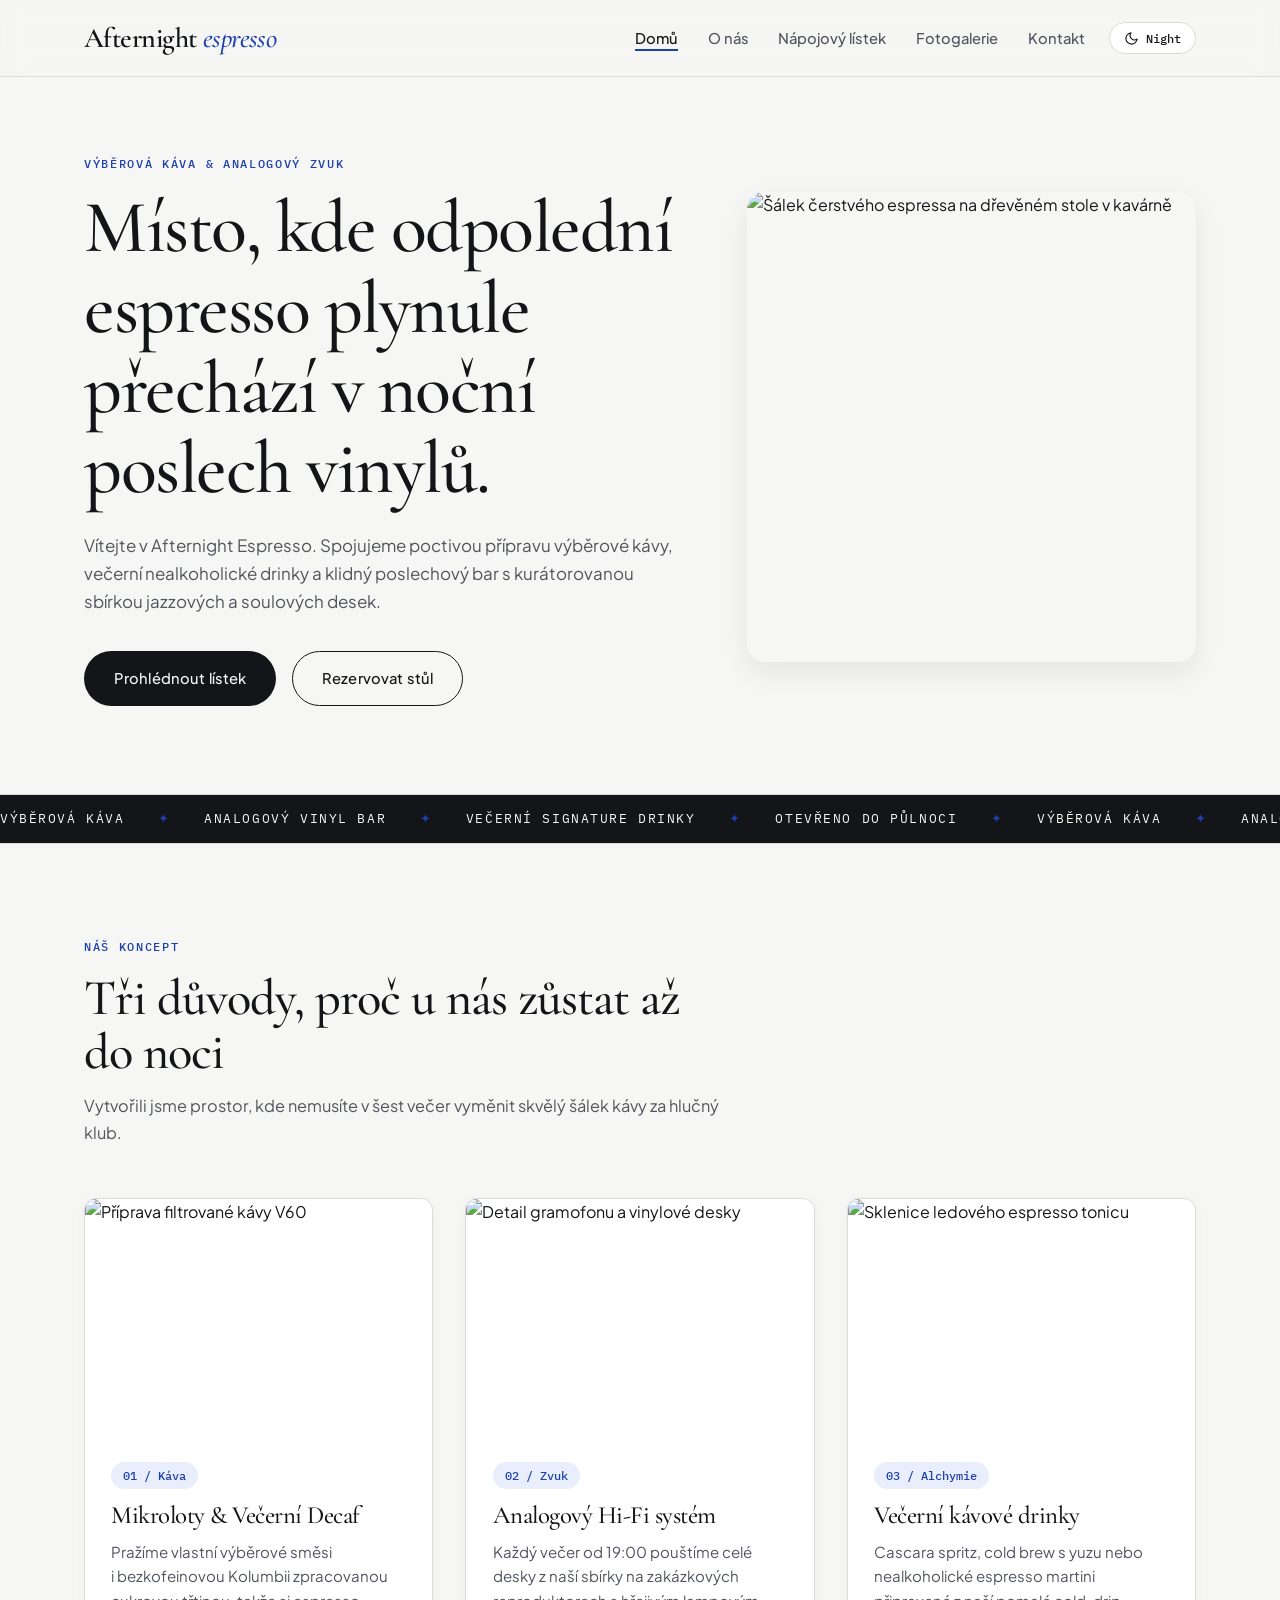
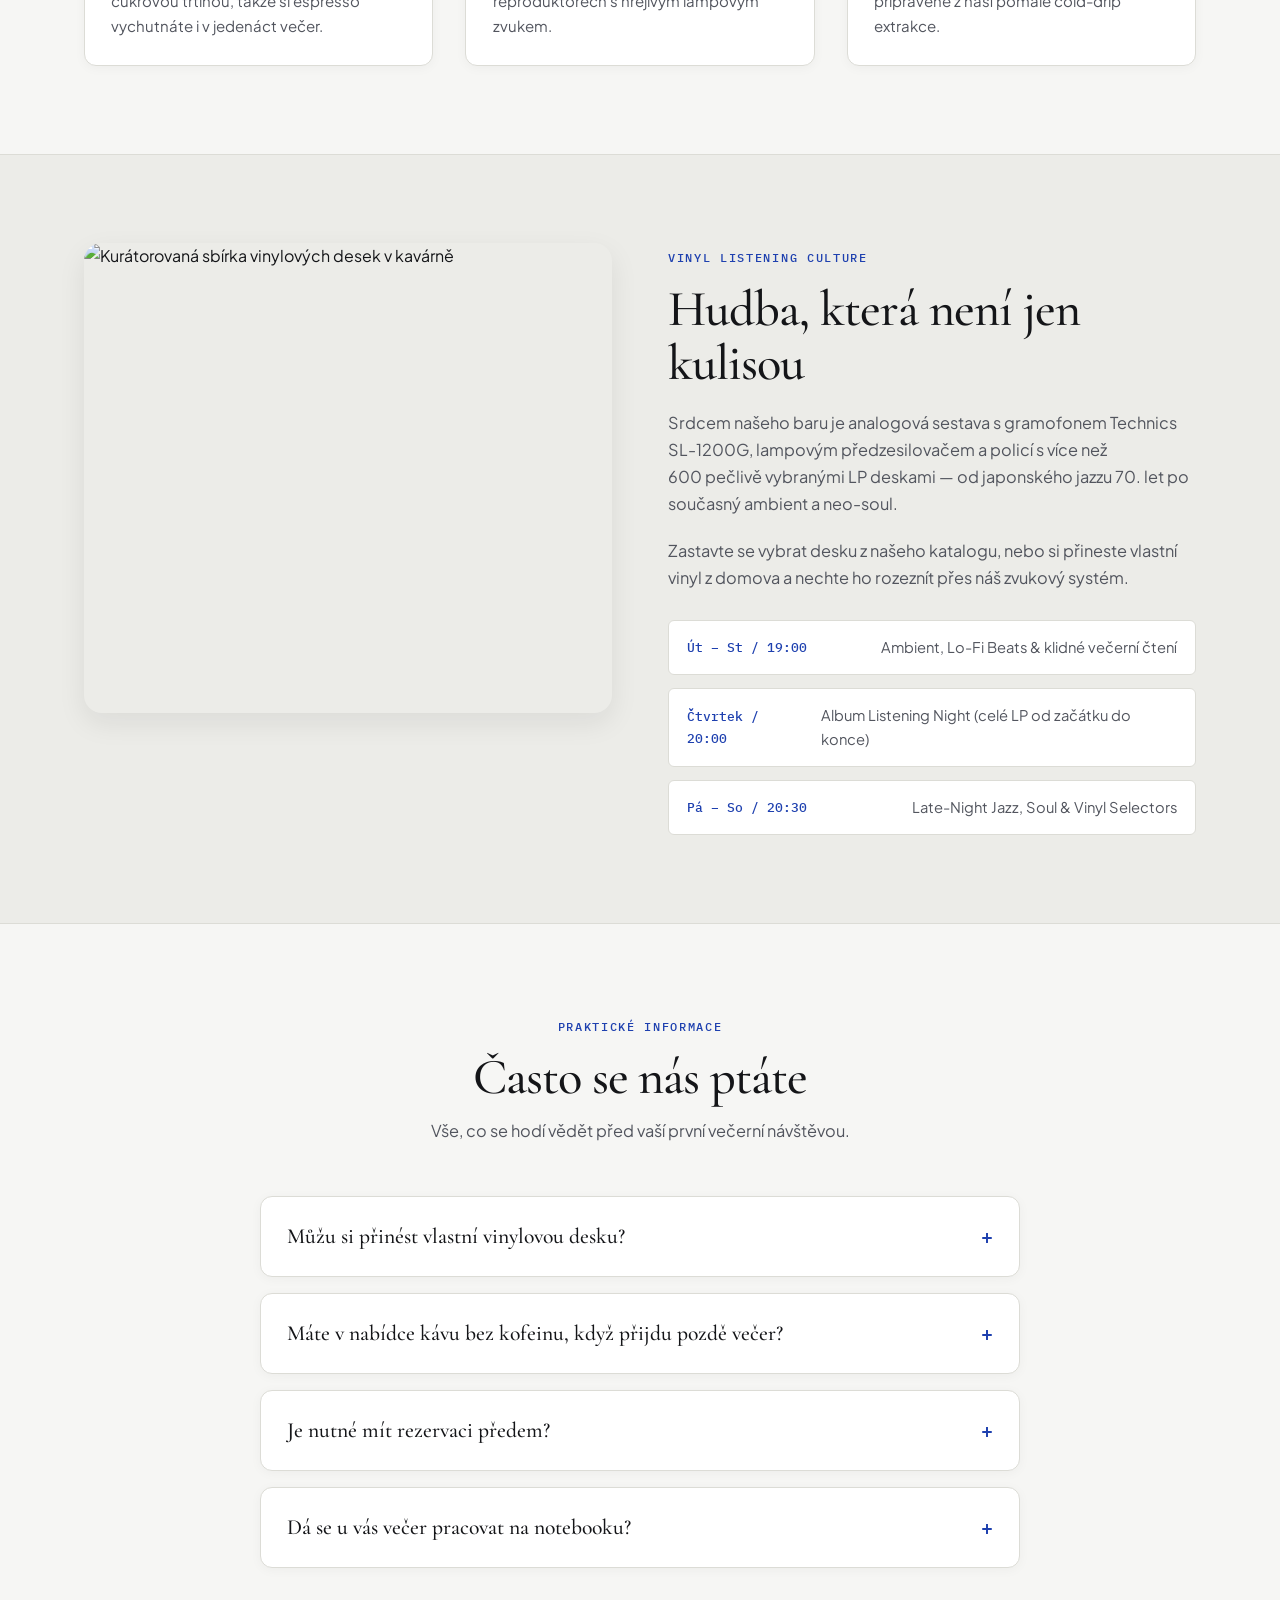
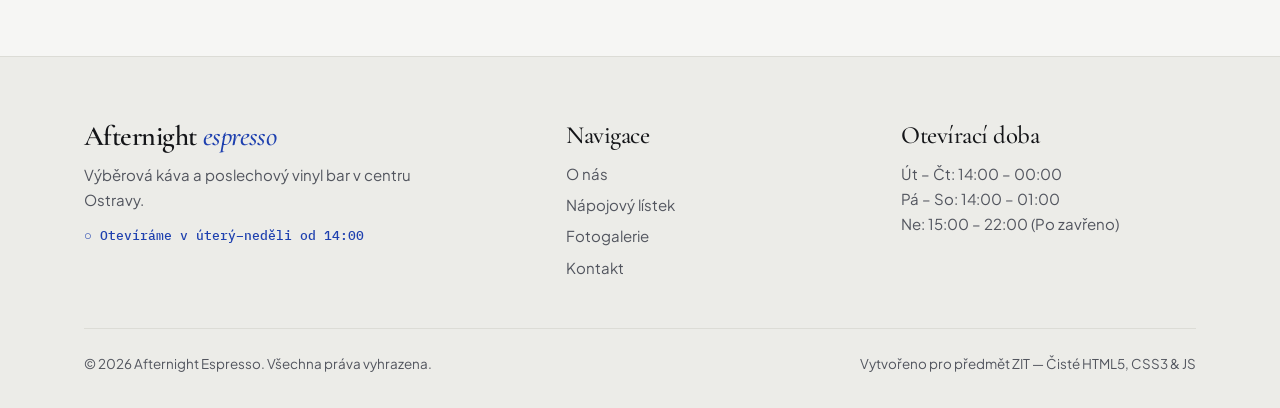
==== index.html @ 2a5a8589 "first commit uploading all necessary HTML, CSS and JS files" ====
<!DOCTYPE html>
<html lang="cs">

<head>
    <meta charset="UTF-8">
    <meta name="viewport" content="width=device-width, initial-scale=1.0">
    <meta name="description"
        content="Afternight Espresso — výběrová káva, večerní pohoda a poslechový vinyl bar v centru Ostravy.">
    <link rel="icon"
        href="data:image/svg+xml,%3Csvg xmlns='http://www.w3.org/2000/svg' viewBox='0 0 100 100'%3E%3Ctext y='.9em' font-size='90'%3E☕%3C/text%3E%3C/svg%3E">
    <link rel="preconnect" href="https://fonts.googleapis.com">
    <link rel="preconnect" href="https://fonts.gstatic.com" crossorigin>
    <link
        href="https://fonts.googleapis.com/css2?family=Cormorant+Garamond:ital,wght@0,400;0,500;0,600;1,400;1,500&family=IBM+Plex+Mono:wght@400;500&family=Plus+Jakarta+Sans:wght@400;500;600&display=swap"
        rel="stylesheet">
    <title>Afternight Espresso | Káva & Vinyl Listening Bar</title>
    <script>
        if (localStorage.getItem("afternight-theme") === "dark") {
            document.documentElement.setAttribute("data-theme", "dark");
        }
    </script>
    <link rel="stylesheet" href="style.css">
    <script src="script.js" defer></script>
</head>

<body>

    <header class="site-header">
        <div class="container nav-wrapper">
            <a href="index.html" class="logo">Afternight <span>espresso</span></a>
            <div class="nav-controls">
                <nav aria-label="Hlavní navigace">
                    <ul class="nav-list">
                        <li><a href="./index.html" class="nav-link active">Domů</a></li>
                        <li><a href="./o-nas.html" class="nav-link">O nás</a></li>
                        <li><a href="./menu.html" class="nav-link">Nápojový lístek</a></li>
                        <li><a href="./galerie.html" class="nav-link">Fotogalerie</a></li>
                        <li><a href="./kontakt.html" class="nav-link">Kontakt</a></li>
                    </ul>
                </nav>
                <button type="button" class="theme-toggle" id="theme-toggle"
                    aria-label="Přepnout barevný režim"></button>
                <button type="button" class="nav-toggle" aria-label="Otevřít menu" aria-expanded="false">☰</button>
            </div>
        </div>
    </header>

    <main>
        <section class="hero">
            <div class="container hero-grid">
                <div class="hero-text reveal">
                    <span class="eyebrow">Výběrová káva & Analogový zvuk</span>
                    <h1>Místo, kde odpolední espresso plynule přechází v noční poslech vinylů.</h1>
                    <p>
                        Vítejte v Afternight Espresso. Spojujeme poctivou přípravu výběrové kávy,
                        večerní nealkoholické drinky a klidný poslechový bar s kurátorovanou sbírkou jazzových
                        a soulových desek.
                    </p>
                    <div class="hero-actions">
                        <a href="./menu.html" class="btn btn-primary">Prohlédnout lístek</a>
                        <a href="./kontakt.html" class="btn btn-outline">Rezervovat stůl</a>
                    </div>
                </div>

                <div class="reveal">
                    <img src="https://images.unsplash.com/photo-1511920170033-f8396924c348?auto=format&fit=crop&w=1000&q=80"
                        alt="Šálek čerstvého espressa na dřevěném stole v kavárně" class="hero-img">
                </div>
            </div>
        </section>

        <div class="marquee" aria-hidden="true">
            <div class="marquee-track">
                VÝBĚROVÁ KÁVA <span>✦</span> ANALOGOVÝ VINYL BAR <span>✦</span> VEČERNÍ SIGNATURE DRINKY <span>✦</span>
                OTEVŘENO DO PŮLNOCI <span>✦</span>
                VÝBĚROVÁ KÁVA <span>✦</span> ANALOGOVÝ VINYL BAR <span>✦</span> VEČERNÍ SIGNATURE DRINKY <span>✦</span>
                OTEVŘENO DO PŮLNOCI <span>✦</span>
            </div>
        </div>

        <section class="section">
            <div class="container">
                <div class="section-header reveal">
                    <span class="eyebrow">Náš koncept</span>
                    <h2>Tři důvody, proč u nás zůstat až do noci</h2>
                    <p>Vytvořili jsme prostor, kde nemusíte v šest večer vyměnit skvělý šálek kávy za hlučný klub.</p>
                </div>

                <div class="grid-3">
                    <article class="card reveal">
                        <img src="https://images.unsplash.com/photo-1495474472287-4d71bcdd2085?auto=format&fit=crop&w=800&q=80"
                            alt="Příprava filtrované kávy V60" class="card-img" loading="lazy">
                        <div class="card-body">
                            <span class="tag">01 / Káva</span>
                            <h3>Mikroloty & Večerní Decaf</h3>
                            <p>Pražíme vlastní výběrové směsi i bezkofeinovou Kolumbii zpracovanou cukrovou třtinou,
                                takže si espresso vychutnáte i v jedenáct večer.</p>
                        </div>
                    </article>

                    <article class="card reveal">
                        <img src="https://images.unsplash.com/photo-1603048588665-791ca8aea617?auto=format&fit=crop&w=800&q=80"
                            alt="Detail gramofonu a vinylové desky" class="card-img" loading="lazy">
                        <div class="card-body">
                            <span class="tag">02 / Zvuk</span>
                            <h3>Analogový Hi-Fi systém</h3>
                            <p>Každý večer od 19:00 pouštíme celé desky z naší sbírky na zakázkových reproduktorech
                                s hřejivým lampovým zvukem.</p>
                        </div>
                    </article>

                    <article class="card reveal">
                        <img src="https://images.unsplash.com/photo-1514432324607-a09d9b4aefdd?auto=format&fit=crop&w=800&q=80"
                            alt="Sklenice ledového espresso tonicu" class="card-img" loading="lazy">
                        <div class="card-body">
                            <span class="tag">03 / Alchymie</span>
                            <h3>Večerní kávové drinky</h3>
                            <p>Cascara spritz, cold brew s yuzu nebo nealkoholické espresso martini připravené z naší
                                pomalé cold-drip extrakce.</p>
                        </div>
                    </article>
                </div>
            </div>
        </section>

        <section class="section section-alt">
            <div class="container grid-2">
                <div class="reveal">
                    <img src="https://images.unsplash.com/photo-1516280440614-37939bbacd81?auto=format&fit=crop&w=950&q=80"
                        alt="Kurátorovaná sbírka vinylových desek v kavárně" class="feature-img" loading="lazy">
                </div>

                <div class="reveal">
                    <span class="eyebrow">Vinyl Listening Culture</span>
                    <h2>Hudba, která není jen kulisou</h2>
                    <p class="lead-text">
                        Srdcem našeho baru je analogová sestava s gramofonem Technics SL-1200G, lampovým předzesilovačem
                        a policí s více než 600 pečlivě vybranými LP deskami — od japonského jazzu 70. let po současný
                        ambient a neo-soul.
                    </p>
                    <p class="lead-text">
                        Zastavte se vybrat desku z našeho katalogu, nebo si přineste vlastní vinyl z domova a nechte ho
                        rozeznít přes náš zvukový systém.
                    </p>

                    <div class="vinyl-schedule">
                        <div class="schedule-row">
                            <span class="schedule-day">Út – St / 19:00</span>
                            <span class="schedule-genre">Ambient, Lo-Fi Beats & klidné večerní čtení</span>
                        </div>
                        <div class="schedule-row">
                            <span class="schedule-day">Čtvrtek / 20:00</span>
                            <span class="schedule-genre">Album Listening Night (celé LP od začátku do konce)</span>
                        </div>
                        <div class="schedule-row">
                            <span class="schedule-day">Pá – So / 20:30</span>
                            <span class="schedule-genre">Late-Night Jazz, Soul & Vinyl Selectors</span>
                        </div>
                    </div>
                </div>
            </div>
        </section>

        <!-- Vycentrovaná sekce Často kladených dotazů -->
        <section class="section">
            <div class="container">
                <div class="section-header section-header-center reveal">
                    <span class="eyebrow">Praktické informace</span>
                    <h2>Často se nás ptáte</h2>
                    <p>Vše, co se hodí vědět před vaší první večerní návštěvou.</p>
                </div>

                <div class="faq-list reveal">
                    <details class="faq-item">
                        <summary>Můžu si přinést vlastní vinylovou desku?</summary>
                        <p>Určitě ano! Rádi vám ji pustíme na našem gramofonu. Stačí ji předat obsluze na baru —
                            postaráme se o šetrné očištění kartáčkem a zařadíme ji do večerního programu.</p>
                    </details>

                    <details class="faq-item">
                        <summary>Máte v nabídce kávu bez kofeinu, když přijdu pozdě večer?</summary>
                        <p>Ano, každý den máme na druhém mlýnku výběrovou bezkofeinovou kávu z Kolumbie zpracovanou
                            šetrnou metodou cukrové třtiny. Připravíme vám z ní espresso, flat white i večerní espresso
                            tonic.</p>
                    </details>

                    <details class="faq-item">
                        <summary>Je nutné mít rezervaci předem?</summary>
                        <p>V odpoledních hodinách si u nás většinou sednete i bez rezervace. Na čtvrteční poslechové
                            večery a víkendy po 19:00 ale doporučujeme rezervovat si stůl alespoň pár hodin dopředu.</p>
                    </details>

                    <details class="faq-item">
                        <summary>Dá se u vás večer pracovat na notebooku?</summary>
                        <p>Od 14:00 do 18:30 jsou notebooky vítány. Po 19:00 však ztlumujeme světla a kavárna se mění
                            v poslechový prostor, kde dáváme přednost rozhovorům a nerušené hudbě.</p>
                    </details>
                </div>
            </div>
        </section>
    </main>

    <footer class="site-footer">
        <div class="container">
            <div class="footer-grid">
                <div>
                    <a href="./index.html" class="logo">Afternight <span>espresso</span></a>
                    <p class="footer-desc">Výběrová káva a poslechový vinyl bar v centru Ostravy.</p>
                    <p id="open-status" class="footer-status"></p>
                </div>
                <div>
                    <h3>Navigace</h3>
                    <ul class="footer-links">
                        <li><a href="./o-nas.html">O nás</a></li>
                        <li><a href="./menu.html">Nápojový lístek</a></li>
                        <li><a href="./galerie.html">Fotogalerie</a></li>
                        <li><a href="./kontakt.html">Kontakt</a></li>
                    </ul>
                </div>
                <div>
                    <h3>Otevírací doba</h3>
                    <p class="footer-desc">
                        Út – Čt: 14:00 – 00:00<br>
                        Pá – So: 14:00 – 01:00<br>
                        Ne: 15:00 – 22:00 (Po zavřeno)
                    </p>
                </div>
            </div>
            <div class="footer-bottom">
                <span>© 2026 Afternight Espresso. Všechna práva vyhrazena.</span>
                <span>Vytvořeno pro předmět ZIT — Čisté HTML5, CSS3 & JS</span>
            </div>
        </div>
    </footer>

</body>

</html>
---- style.css ----
/* Afternight Espresso — hlavní styly */

:root {
    /* Denní režim: galerijní papír, vinylový inkoust a kobaltová modř */
    --bg-primary: #f6f6f4;
    --bg-secondary: #ecece8;
    --bg-card: #ffffff;
    --header-bg: rgba(246, 246, 244, 0.9);
    --text-primary: #141518;
    --text-secondary: #52555e;
    --accent: #1e40af;
    --accent-hover: #172e7a;
    --accent-soft: #e8eefc;
    --border-color: #dcdcd6;
    --marquee-bg: #141518;
    --marquee-text: #f6f6f4;

    /* Estetická typografie */
    --font-sans: "Plus Jakarta Sans", system-ui, -apple-system, sans-serif;
    --font-serif: "Cormorant Garamond", Georgia, serif;
    --font-mono: "IBM Plex Mono", monospace;

    --radius-sm: 6px;
    --radius-md: 12px;
    --radius-lg: 18px;
    --shadow-sm: 0 2px 12px rgba(20, 21, 24, 0.04);
    --shadow-md: 0 10px 28px rgba(20, 21, 24, 0.08);
    --transition: 0.25s ease;
    --container-max: 1160px;
}

/* Noční režim: půlnoční břidlice a teplá mosaz zesilovače */
[data-theme="dark"] {
    --bg-primary: #0e1013;
    --bg-secondary: #15181d;
    --bg-card: #1b1f26;
    --header-bg: rgba(14, 16, 19, 0.9);
    --text-primary: #f1f2f4;
    --text-secondary: #9ca1ad;
    --accent: #d4a359;
    --accent-hover: #e3b772;
    --accent-soft: rgba(212, 163, 89, 0.15);
    --border-color: #282d37;
    --marquee-bg: #1b1f26;
    --marquee-text: #f1f2f4;
    --shadow-sm: 0 4px 16px rgba(0, 0, 0, 0.3);
    --shadow-md: 0 12px 30px rgba(0, 0, 0, 0.45);
}

*,
*::before,
*::after {
    box-sizing: border-box;
    margin: 0;
    padding: 0;
}

html {
    scroll-behavior: smooth;
    font-size: 16px;
}

body {
    font-family: var(--font-sans);
    background-color: var(--bg-primary);
    color: var(--text-primary);
    line-height: 1.65;
    overflow-x: hidden;
    display: flex;
    flex-direction: column;
    min-height: 100vh;
    -webkit-font-smoothing: antialiased;
    transition: background-color 0.3s ease, color 0.3s ease;
}

img {
    max-width: 100%;
    display: block;
    object-fit: cover;
}

a {
    color: inherit;
    text-decoration: none;
}

ul {
    list-style: none;
}

/* Editorial typografie */
h1,
h2,
h3,
.logo {
    font-family: var(--font-serif);
    font-weight: 500;
    line-height: 1.08;
    letter-spacing: -0.02em;
}

h1 {
    font-size: clamp(2.8rem, 5.8vw, 4.8rem);
}

h2 {
    font-size: clamp(2.1rem, 4vw, 3.15rem);
}

h3 {
    font-size: 1.55rem;
    line-height: 1.18;
}

.eyebrow {
    display: inline-block;
    font-family: var(--font-mono);
    font-size: 0.75rem;
    font-weight: 500;
    text-transform: uppercase;
    letter-spacing: 0.14em;
    color: var(--accent);
    margin-bottom: 0.85rem;
}

.lead-text {
    margin-top: 1.25rem;
    color: var(--text-secondary);
    font-size: 1.02rem;
}

.mt-sm {
    margin-top: 0.75rem;
}

.mt-md {
    margin-top: 1.25rem;
}

.mt-lg {
    margin-top: 2rem;
}

.w-full {
    width: 100%;
}

.container {
    width: 100%;
    max-width: var(--container-max);
    margin: 0 auto;
    padding: 0 1.5rem;
}

main {
    flex: 1;
}

/* Tlačítka */
.btn {
    display: inline-flex;
    align-items: center;
    justify-content: center;
    gap: 0.5rem;
    padding: 0.88rem 1.8rem;
    border-radius: 999px;
    font-family: var(--font-sans);
    font-weight: 500;
    font-size: 0.92rem;
    letter-spacing: 0.01em;
    cursor: pointer;
    border: 1px solid transparent;
    transition: var(--transition);
}

.btn-primary {
    background-color: var(--text-primary);
    color: var(--bg-primary);
}

.btn-primary:hover {
    background-color: var(--accent);
    color: #ffffff;
    transform: translateY(-2px);
    box-shadow: var(--shadow-md);
}

[data-theme="dark"] .btn-primary:hover {
    color: #0e1013;
}

.btn-outline {
    background-color: transparent;
    border-color: var(--text-primary);
    color: var(--text-primary);
}

.btn-outline:hover {
    background-color: var(--text-primary);
    color: var(--bg-primary);
}

/* Hlavička a navigace */
.site-header {
    position: sticky;
    top: 0;
    z-index: 100;
    background-color: var(--header-bg);
    backdrop-filter: blur(12px);
    border-bottom: 1px solid var(--border-color);
    transition: var(--transition);
}

.nav-wrapper {
    display: flex;
    align-items: center;
    justify-content: space-between;
    height: 76px;
    gap: 1rem;
}

.logo {
    font-size: 1.75rem;
    font-weight: 600;
    display: flex;
    align-items: center;
    gap: 0.4rem;
}

.logo span {
    color: var(--accent);
    font-style: italic;
    font-weight: 500;
}

.nav-controls {
    display: flex;
    align-items: center;
    gap: 1.5rem;
}

.nav-list {
    display: flex;
    align-items: center;
    gap: 1.85rem;
}

.nav-link {
    font-size: 0.92rem;
    font-weight: 500;
    color: var(--text-secondary);
    position: relative;
    padding: 0.25rem 0;
    transition: color 0.2s;
}

.nav-link::after {
    content: "";
    position: absolute;
    bottom: 0;
    left: 0;
    width: 0;
    height: 1.5px;
    background-color: var(--accent);
    transition: width 0.25s ease;
}

.nav-link:hover,
.nav-link.active {
    color: var(--text-primary);
}

.nav-link.active::after,
.nav-link:hover::after {
    width: 100%;
}

.theme-toggle {
    display: inline-flex;
    align-items: center;
    gap: 0.45rem;
    padding: 0.42rem 0.88rem;
    border-radius: 999px;
    border: 1px solid var(--border-color);
    background-color: var(--bg-card);
    color: var(--text-primary);
    font-family: var(--font-mono);
    font-size: 0.78rem;
    font-weight: 500;
    cursor: pointer;
    transition: var(--transition);
}

.theme-toggle svg {
    width: 15px;
    height: 15px;
    stroke: currentColor;
    fill: none;
    stroke-width: 1.8;
    stroke-linecap: round;
    stroke-linejoin: round;
    flex-shrink: 0;
}

.theme-toggle:hover {
    border-color: var(--accent);
    color: var(--accent);
}

.nav-toggle {
    display: none;
    background: none;
    border: none;
    font-size: 1.5rem;
    cursor: pointer;
    padding: 0.4rem;
    color: var(--text-primary);
}

/* Hero sekce a běžící pás */
.hero {
    padding: 4.5rem 0 5.5rem;
    border-bottom: 1px solid var(--border-color);
}

.hero-grid {
    display: grid;
    grid-template-columns: 1.15fr 0.85fr;
    gap: 3.5rem;
    align-items: center;
}

.hero-text p {
    font-size: 1.06rem;
    color: var(--text-secondary);
    margin: 1.5rem 0 2.2rem;
    max-width: 52ch;
}

.hero-actions {
    display: flex;
    flex-wrap: wrap;
    gap: 1rem;
}

.hero-img,
.feature-img {
    border-radius: var(--radius-lg);
    height: 470px;
    width: 100%;
    box-shadow: var(--shadow-md);
}

.marquee {
    background: var(--marquee-bg);
    color: var(--marquee-text);
    padding: 0.85rem 0;
    overflow: hidden;
    white-space: nowrap;
    font-family: var(--font-mono);
    font-size: 0.82rem;
    letter-spacing: 0.12em;
    border-bottom: 1px solid var(--border-color);
}

.marquee-track {
    display: inline-block;
    animation: marquee 32s linear infinite;
}

.marquee-track span {
    margin: 0 1.5rem;
    color: var(--accent);
}

@keyframes marquee {
    0% {
        transform: translateX(0);
    }

    100% {
        transform: translateX(-50%);
    }
}

/* Sekce, karty a program vinylových večerů */
.section {
    padding: 5.5rem 0;
}

.section-alt {
    background-color: var(--bg-secondary);
    border-top: 1px solid var(--border-color);
    border-bottom: 1px solid var(--border-color);
}

.section-header {
    max-width: 650px;
    margin-bottom: 3.2rem;
}

.section-header-center {
    text-align: center;
    margin-left: auto;
    margin-right: auto;
}

.section-header p {
    color: var(--text-secondary);
    margin-top: 0.85rem;
    font-size: 1.02rem;
}

.grid-3 {
    display: grid;
    grid-template-columns: repeat(3, 1fr);
    gap: 2rem;
}

.grid-2 {
    display: grid;
    grid-template-columns: repeat(2, 1fr);
    gap: 3.5rem;
    align-items: start;
}

.card {
    background: var(--bg-card);
    border: 1px solid var(--border-color);
    border-radius: var(--radius-md);
    overflow: hidden;
    transition: var(--transition);
    box-shadow: var(--shadow-sm);
}

.card:hover {
    transform: translateY(-4px);
    box-shadow: var(--shadow-md);
}

.card-img {
    height: 235px;
    width: 100%;
}

.card-body {
    padding: 1.65rem;
}

.card-body p {
    color: var(--text-secondary);
    font-size: 0.94rem;
    margin-top: 0.6rem;
}

.tag {
    display: inline-block;
    font-family: var(--font-mono);
    font-size: 0.72rem;
    padding: 0.25rem 0.75rem;
    border-radius: 999px;
    background: var(--accent-soft);
    color: var(--accent);
    font-weight: 500;
    margin-bottom: 0.75rem;
}

.vinyl-schedule {
    margin-top: 1.75rem;
    display: grid;
    gap: 0.8rem;
}

.schedule-row {
    display: flex;
    justify-content: space-between;
    align-items: center;
    padding: 0.9rem 1.15rem;
    background: var(--bg-card);
    border: 1px solid var(--border-color);
    border-radius: var(--radius-sm);
    gap: 1rem;
}

.schedule-day {
    font-family: var(--font-mono);
    font-weight: 500;
    color: var(--accent);
    font-size: 0.84rem;
}

.schedule-genre {
    font-size: 0.92rem;
    color: var(--text-secondary);
}

/* Nápojový lístek a výběr položek */
.filter-bar {
    display: flex;
    flex-wrap: wrap;
    gap: 0.7rem;
    margin-bottom: 2.5rem;
}

.filter-btn {
    padding: 0.58rem 1.25rem;
    border-radius: 999px;
    border: 1px solid var(--border-color);
    background: var(--bg-card);
    color: var(--text-secondary);
    font-family: inherit;
    font-size: 0.88rem;
    font-weight: 500;
    cursor: pointer;
    transition: var(--transition);
}

.filter-btn:hover,
.filter-btn.active {
    background: var(--text-primary);
    color: var(--bg-primary);
    border-color: var(--text-primary);
}

.menu-grid {
    display: grid;
    grid-template-columns: repeat(2, 1fr);
    gap: 1.4rem;
}

.menu-item {
    background: var(--bg-card);
    border: 1px solid var(--border-color);
    border-radius: var(--radius-md);
    padding: 1.45rem;
    display: flex;
    justify-content: space-between;
    align-items: flex-start;
    gap: 1.25rem;
    transition: var(--transition);
}

.menu-item.hidden {
    display: none;
}

.menu-item.selected {
    border-color: var(--accent);
    box-shadow: var(--shadow-sm);
}

.menu-item:hover {
    border-color: var(--accent);
    transform: translateY(-2px);
}

.menu-item-title {
    font-family: var(--font-serif);
    font-size: 1.42rem;
    font-weight: 600;
    margin-bottom: 0.3rem;
}

.menu-item-desc {
    font-size: 0.9rem;
    color: var(--text-secondary);
}

.menu-item-actions {
    display: flex;
    flex-direction: column;
    align-items: flex-end;
    gap: 0.65rem;
    flex-shrink: 0;
}

.menu-item-price {
    font-family: var(--font-mono);
    font-weight: 500;
    color: var(--accent);
    font-size: 0.98rem;
    white-space: nowrap;
}

.qty-control {
    display: inline-flex;
    align-items: center;
    gap: 0.45rem;
    background: var(--bg-primary);
    border: 1px solid var(--border-color);
    border-radius: 999px;
    padding: 0.2rem 0.4rem;
}

.qty-btn {
    width: 26px;
    height: 26px;
    border-radius: 50%;
    border: none;
    background: transparent;
    color: var(--text-primary);
    font-size: 1rem;
    cursor: pointer;
    display: grid;
    place-items: center;
    transition: background-color 0.2s, color 0.2s;
}

.qty-btn:hover {
    background: var(--accent);
    color: #ffffff;
}

[data-theme="dark"] .qty-btn:hover {
    color: #0e1013;
}

.qty-count {
    font-family: var(--font-mono);
    font-size: 0.82rem;
    font-weight: 500;
    min-width: 1.2rem;
    text-align: center;
}

.tray-bar {
    position: fixed;
    bottom: 1.25rem;
    left: 50%;
    transform: translateX(-50%) translateY(140%);
    width: calc(100% - 2rem);
    max-width: 780px;
    background: var(--bg-card);
    border: 1px solid var(--accent);
    border-radius: var(--radius-md);
    padding: 1rem 1.4rem;
    box-shadow: var(--shadow-md);
    display: flex;
    align-items: center;
    justify-content: space-between;
    gap: 1rem;
    z-index: 90;
    transition: transform 0.3s ease;
}

.tray-bar.visible {
    transform: translateX(-50%) translateY(0);
}

.tray-summary {
    font-size: 0.92rem;
}

.tray-summary strong {
    color: var(--accent);
}

.tray-buttons {
    display: flex;
    align-items: center;
    gap: 0.65rem;
}

.btn-sm {
    padding: 0.55rem 1.15rem;
    font-size: 0.85rem;
}

/* Fotogalerie a lightbox */
.gallery-grid {
    display: grid;
    grid-template-columns: repeat(3, 1fr);
    gap: 1.25rem;
}

.gallery-item {
    position: relative;
    border-radius: var(--radius-md);
    overflow: hidden;
    cursor: pointer;
    aspect-ratio: 4 / 5;
}

.gallery-item img {
    width: 100%;
    height: 100%;
    transition: transform 0.5s ease;
}

.gallery-item:hover img {
    transform: scale(1.05);
}

.gallery-caption {
    position: absolute;
    inset: auto 0 0 0;
    padding: 1.25rem;
    background: linear-gradient(transparent, rgba(14, 16, 19, 0.85));
    color: #ffffff;
    font-size: 0.9rem;
    opacity: 0;
    transition: opacity 0.25s ease;
}

.gallery-item:hover .gallery-caption {
    opacity: 1;
}

.lightbox {
    position: fixed;
    inset: 0;
    background: rgba(14, 16, 19, 0.94);
    display: none;
    place-items: center;
    z-index: 999;
    padding: 2rem;
}

.lightbox.open {
    display: grid;
}

.lightbox-content {
    max-width: 860px;
    width: 100%;
    text-align: center;
    color: #f1f2f4;
}

.lightbox-content img {
    max-height: 74vh;
    margin: 0 auto 1rem;
    border-radius: var(--radius-sm);
}

.lightbox-counter {
    font-family: var(--font-mono);
    font-size: 0.8rem;
    color: #9ca1ad;
    margin-top: 0.35rem;
}

.lightbox-close {
    position: absolute;
    top: 1.25rem;
    right: 1.75rem;
    background: none;
    border: none;
    color: #ffffff;
    font-size: 2.4rem;
    line-height: 1;
    cursor: pointer;
}

.lightbox-nav {
    position: absolute;
    top: 50%;
    transform: translateY(-50%);
    width: 46px;
    height: 46px;
    border-radius: 50%;
    border: 1px solid rgba(255, 255, 255, 0.25);
    background: rgba(20, 21, 24, 0.75);
    color: #ffffff;
    font-size: 1.3rem;
    cursor: pointer;
    display: grid;
    place-items: center;
    transition: var(--transition);
}

.lightbox-nav:hover {
    background: var(--accent);
    border-color: var(--accent);
}

.lightbox-prev {
    left: 1.5rem;
}

.lightbox-next {
    right: 1.5rem;
}

/* Rezervační formulář a vycentrovaná FAQ sekce */
.contact-details {
    margin-top: 2rem;
    display: grid;
    gap: 1.25rem;
}

.contact-details p {
    color: var(--text-secondary);
}

.form-card {
    background: var(--bg-card);
    border: 1px solid var(--border-color);
    border-radius: var(--radius-lg);
    padding: 2.4rem;
    box-shadow: var(--shadow-sm);
}

.form-group {
    margin-bottom: 1.35rem;
}

.form-group label,
.field-label {
    display: block;
    font-size: 0.88rem;
    font-weight: 500;
    margin-bottom: 0.5rem;
}

.form-control {
    width: 100%;
    padding: 0.82rem 1rem;
    border: 1px solid var(--border-color);
    border-radius: var(--radius-sm);
    font-family: inherit;
    font-size: 0.94rem;
    background: var(--bg-primary);
    color: var(--text-primary);
    transition: border-color 0.2s;
}

.form-control:focus {
    outline: none;
    border-color: var(--accent);
}

.form-control.invalid {
    border-color: #dc2626;
}

.date-pills {
    display: grid;
    grid-template-columns: repeat(7, 1fr);
    gap: 0.45rem;
}

.date-pill {
    display: flex;
    flex-direction: column;
    align-items: center;
    padding: 0.55rem 0.25rem;
    border-radius: var(--radius-sm);
    border: 1px solid var(--border-color);
    background: var(--bg-primary);
    color: var(--text-primary);
    font-family: inherit;
    cursor: pointer;
    transition: var(--transition);
}

.date-pill .day-name {
    font-family: var(--font-mono);
    font-size: 0.68rem;
    text-transform: uppercase;
    color: var(--text-secondary);
}

.date-pill .day-num {
    font-size: 0.9rem;
    font-weight: 600;
    margin-top: 0.15rem;
}

.date-pill:hover:not(:disabled) {
    border-color: var(--accent);
}

.date-pill.active {
    background: var(--accent);
    border-color: var(--accent);
    color: #ffffff;
}

[data-theme="dark"] .date-pill.active,
[data-theme="dark"] .guest-pill.active {
    color: #0e1013;
}

.date-pill.active .day-name {
    color: rgba(255, 255, 255, 0.85);
}

[data-theme="dark"] .date-pill.active .day-name {
    color: rgba(14, 16, 19, 0.8);
}

.date-pill:disabled {
    opacity: 0.42;
    cursor: not-allowed;
    text-decoration: line-through;
}

.time-slots {
    display: grid;
    grid-template-columns: repeat(4, 1fr);
    gap: 0.5rem;
}

.time-slot {
    padding: 0.55rem 0.4rem;
    border-radius: var(--radius-sm);
    border: 1px solid var(--border-color);
    background: var(--bg-primary);
    color: var(--text-primary);
    font-family: var(--font-mono);
    font-size: 0.84rem;
    font-weight: 500;
    cursor: pointer;
    transition: var(--transition);
}

.time-slot:hover {
    border-color: var(--accent);
}

.time-slot.active {
    background: var(--text-primary);
    color: var(--bg-primary);
    border-color: var(--text-primary);
}

.guest-pills {
    display: flex;
    flex-wrap: wrap;
    gap: 0.5rem;
}

.guest-pill {
    padding: 0.5rem 0.95rem;
    border-radius: 999px;
    border: 1px solid var(--border-color);
    background: var(--bg-primary);
    color: var(--text-primary);
    font-family: inherit;
    font-size: 0.86rem;
    cursor: pointer;
    transition: var(--transition);
}

.guest-pill.active {
    background: var(--accent);
    border-color: var(--accent);
    color: #ffffff;
}

.error-msg {
    color: #dc2626;
    font-size: 0.82rem;
    margin-top: 0.35rem;
    display: none;
}

.error-msg.visible {
    display: block;
}

.confirm-dialog {
    margin: auto;
    border: 1px solid var(--border-color);
    border-radius: var(--radius-lg);
    background: var(--bg-card);
    color: var(--text-primary);
    padding: 2.25rem;
    max-width: 440px;
    width: calc(100% - 2rem);
    box-shadow: var(--shadow-md);
}

.confirm-dialog::backdrop {
    background: rgba(14, 16, 19, 0.72);
    backdrop-filter: blur(4px);
}

/* Vycentrovaná FAQ sekce (<details> & <summary>) */
.faq-list {
    display: grid;
    gap: 1rem;
    max-width: 760px;
    margin: 0 auto;
}

.faq-item {
    background: var(--bg-card);
    border: 1px solid var(--border-color);
    border-radius: var(--radius-md);
    padding: 1.35rem 1.65rem;
    transition: border-color 0.2s, box-shadow 0.2s;
    box-shadow: var(--shadow-sm);
}

.faq-item[open] {
    border-color: var(--accent);
}

.faq-item summary {
    font-family: var(--font-serif);
    font-size: 1.35rem;
    font-weight: 500;
    cursor: pointer;
    list-style: none;
    display: flex;
    justify-content: space-between;
    align-items: center;
    gap: 1rem;
}

.faq-item summary::-webkit-details-marker {
    display: none;
}

.faq-item summary::after {
    content: "+";
    font-family: var(--font-mono);
    font-size: 1.25rem;
    color: var(--accent);
    transition: transform 0.25s ease;
    flex-shrink: 0;
}

.faq-item[open] summary::after {
    transform: rotate(45deg);
}

.faq-item p {
    margin-top: 0.85rem;
    color: var(--text-secondary);
    font-size: 0.94rem;
}

/* Patička a scroll-reveal */
.site-footer {
    background: var(--bg-secondary);
    border-top: 1px solid var(--border-color);
    padding: 4rem 0 2rem;
    margin-top: auto;
}

.footer-grid {
    display: grid;
    grid-template-columns: 1.5fr 1fr 1fr;
    gap: 2.5rem;
    margin-bottom: 3rem;
}

.footer-desc {
    margin-top: 0.75rem;
    color: var(--text-secondary);
    max-width: 34ch;
    font-size: 0.94rem;
}

.footer-status {
    margin-top: 0.75rem;
    font-family: var(--font-mono);
    font-weight: 500;
    font-size: 0.82rem;
}

.footer-links {
    margin-top: 0.75rem;
    display: grid;
    gap: 0.4rem;
    color: var(--text-secondary);
    font-size: 0.94rem;
}

.footer-links a:hover {
    color: var(--accent);
}

.footer-bottom {
    border-top: 1px solid var(--border-color);
    padding-top: 1.5rem;
    display: flex;
    justify-content: space-between;
    flex-wrap: wrap;
    gap: 1rem;
    font-size: 0.84rem;
    color: var(--text-secondary);
}

.reveal {
    opacity: 0;
    transform: translateY(24px);
    transition: opacity 0.65s ease, transform 0.65s ease;
}

.reveal.visible {
    opacity: 1;
    transform: translateY(0);
}

@media (prefers-reduced-motion: reduce) {
    html {
        scroll-behavior: auto;
    }

    .marquee-track {
        animation: none;
    }

    .reveal {
        opacity: 1;
        transform: none;
        transition: none;
    }
}

/* Responzivita */
@media (max-width: 920px) {

    .hero-grid,
    .grid-2,
    .footer-grid {
        grid-template-columns: 1fr;
    }

    .grid-3,
    .gallery-grid {
        grid-template-columns: repeat(2, 1fr);
    }
}

@media (max-width: 720px) {
    .nav-toggle {
        display: block;
    }

    .nav-list {
        position: fixed;
        top: 76px;
        left: 0;
        right: 0;
        background: var(--bg-primary);
        flex-direction: column;
        padding: 2rem;
        gap: 1.25rem;
        border-bottom: 1px solid var(--border-color);
        transform: translateY(-130%);
        opacity: 0;
        pointer-events: none;
        transition: var(--transition);
    }

    .nav-list.open {
        transform: translateY(0);
        opacity: 1;
        pointer-events: auto;
    }

    .grid-3,
    .menu-grid,
    .gallery-grid {
        grid-template-columns: 1fr;
    }

    .date-pills {
        grid-template-columns: repeat(4, 1fr);
    }

    .time-slots {
        grid-template-columns: repeat(3, 1fr);
    }

    .tray-bar {
        flex-direction: column;
        align-items: stretch;
        text-align: center;
    }

    .tray-buttons {
        justify-content: center;
    }
}
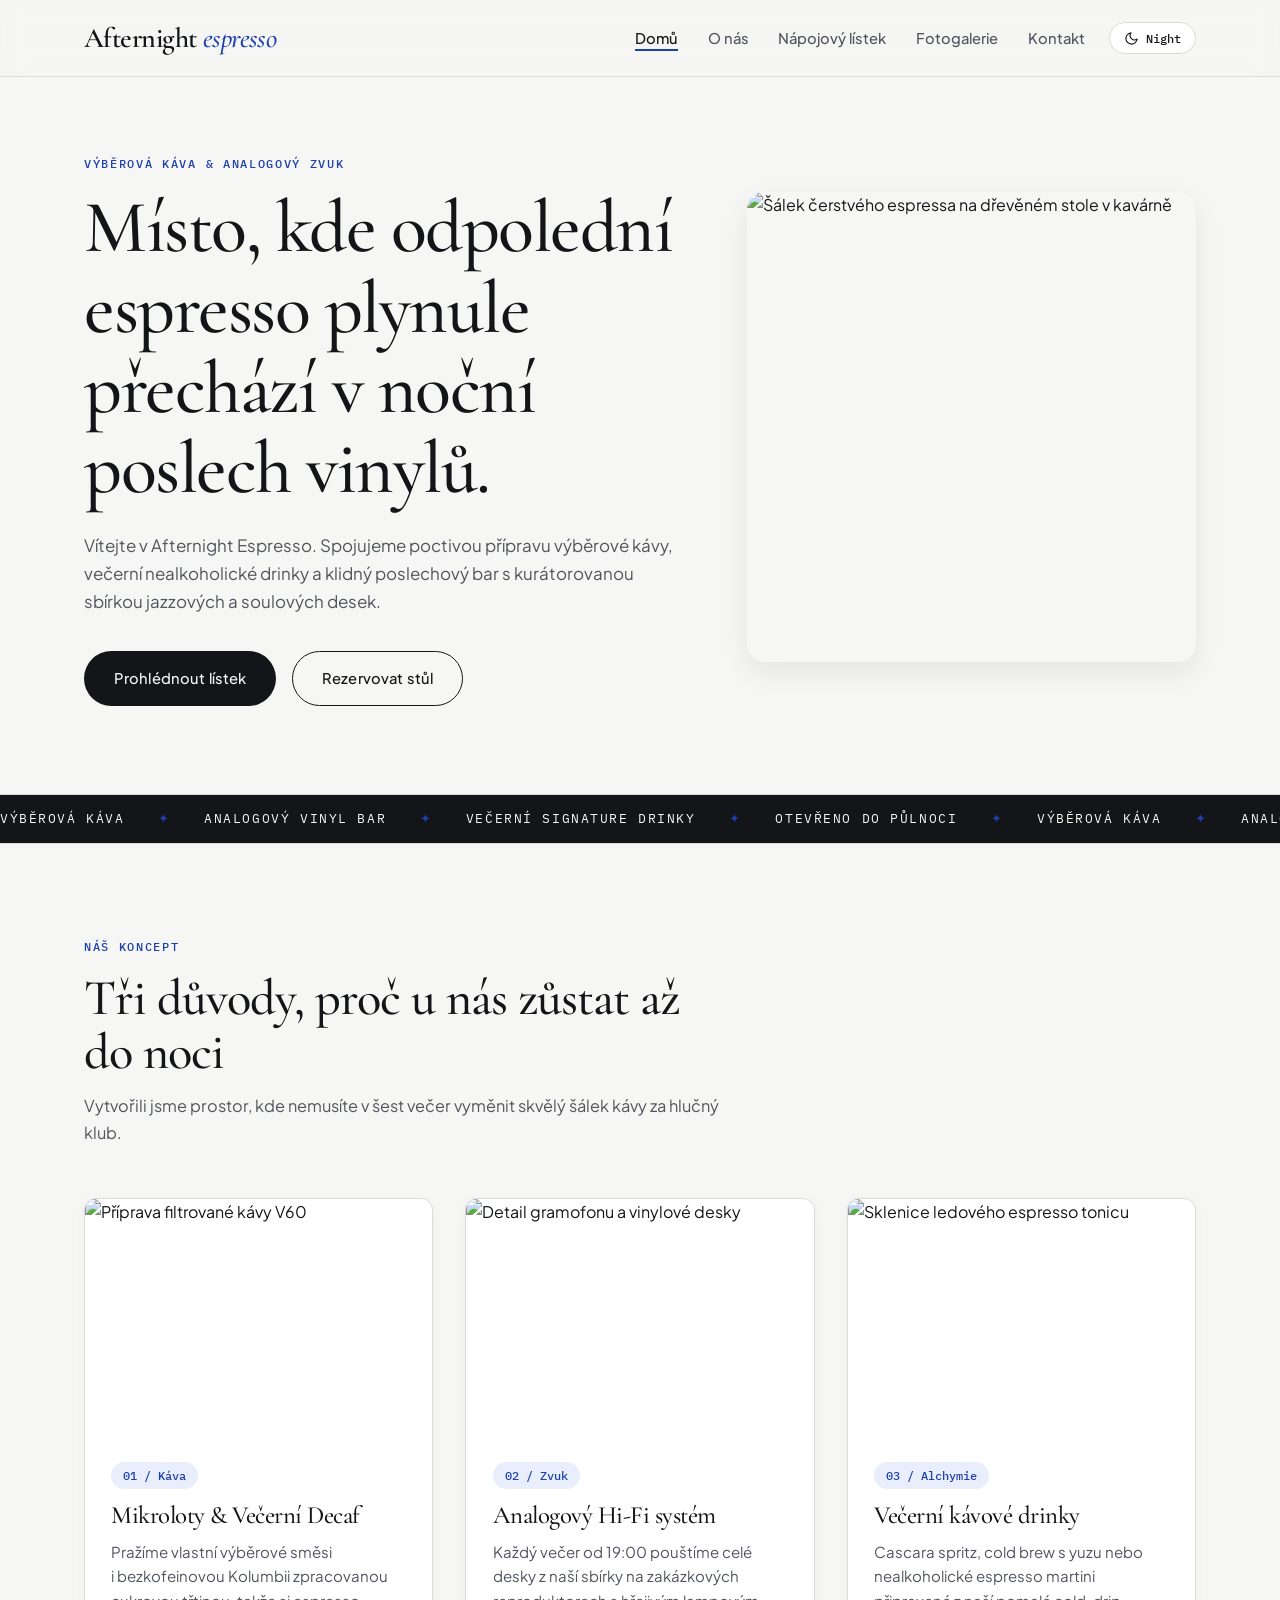
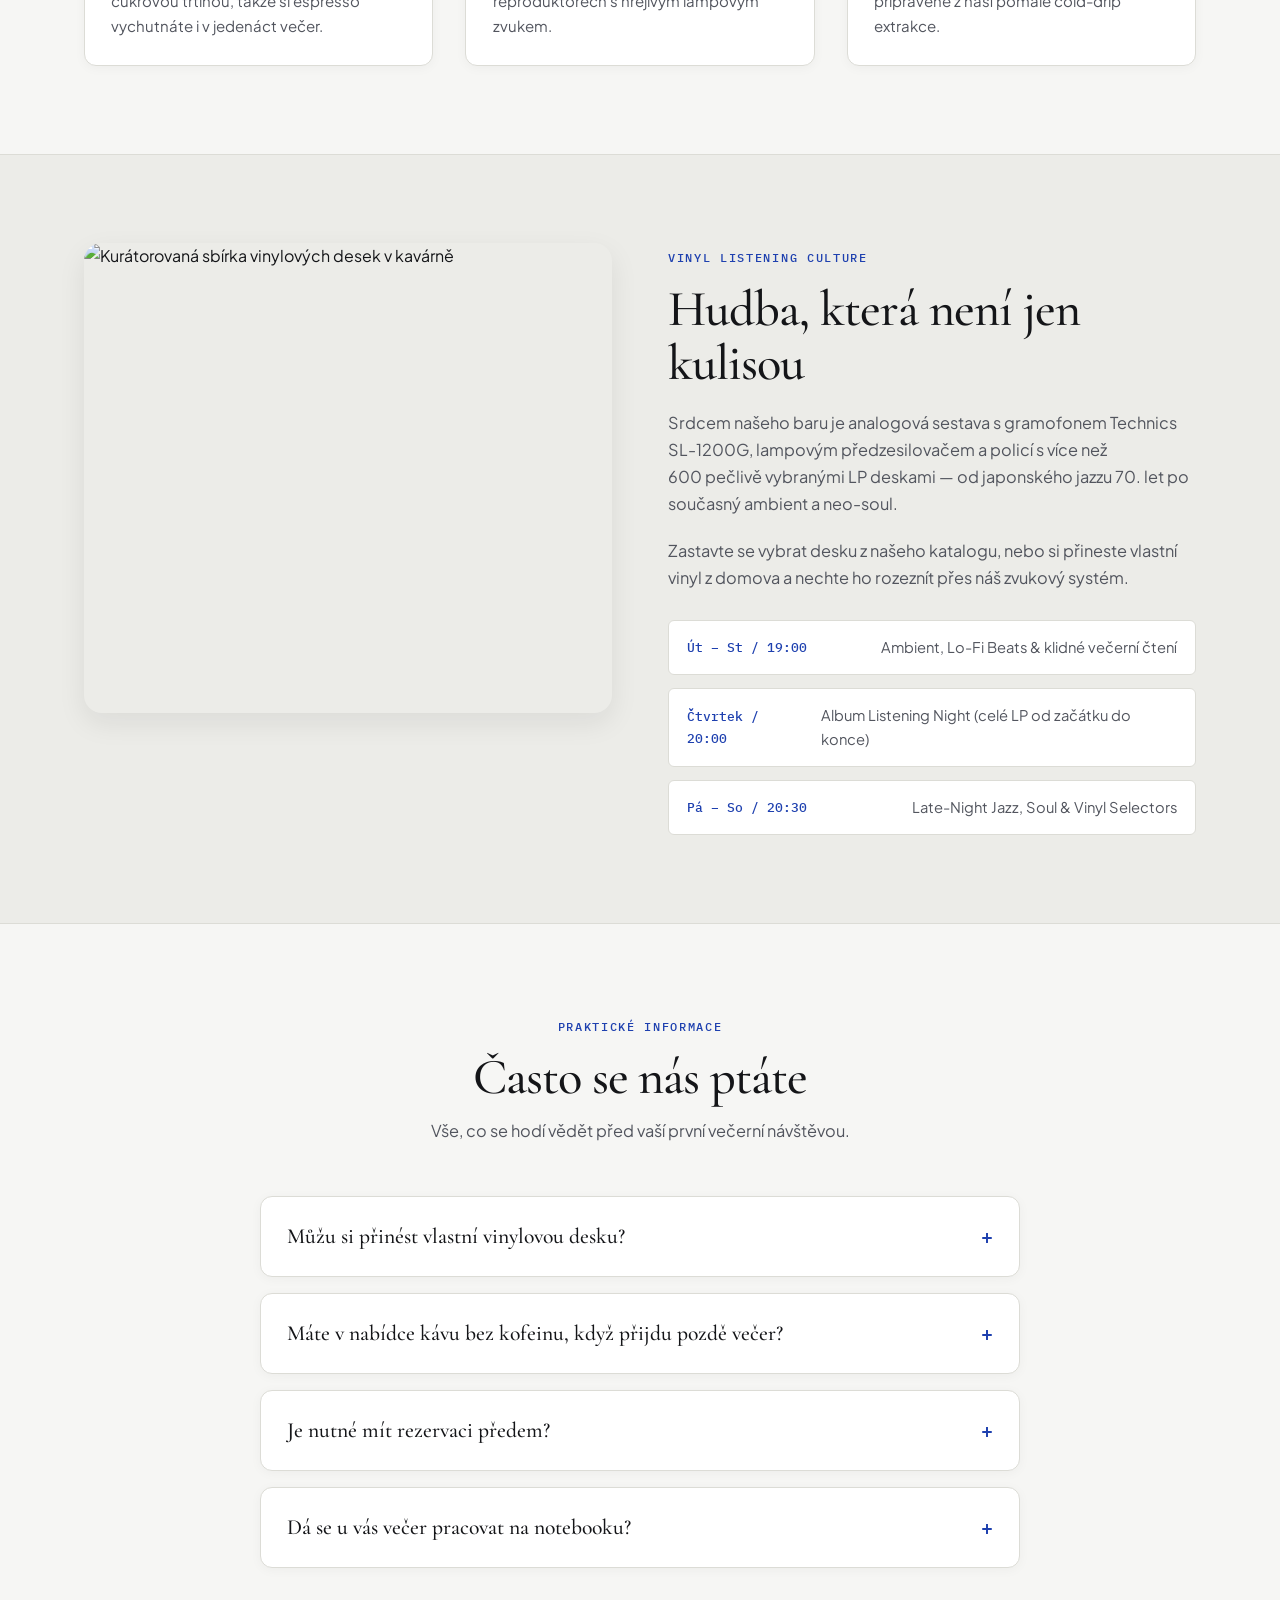
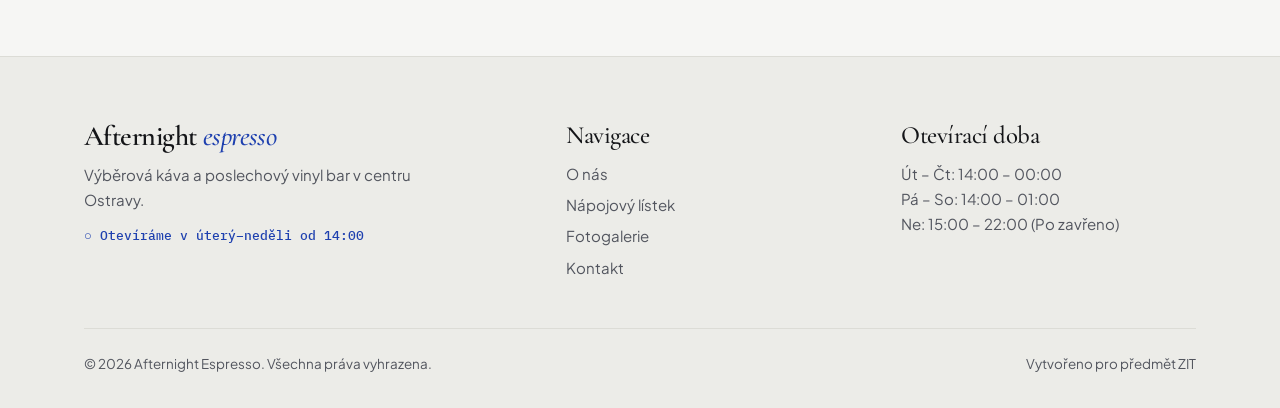
==== commit 5f182a7f: "Fix HTML encoding issues in index.html" ====
--- a/index.html
+++ b/index.html
@@ -228,11 +228,11 @@
             </div>
             <div class="footer-bottom">
                 <span>© 2026 Afternight Espresso. Všechna práva vyhrazena.</span>
-                <span>Vytvořeno pro předmět ZIT — Čisté HTML5, CSS3 & JS</span>
+                <span>Vytvořeno pro předmět ZIT</span>
             </div>
         </div>
     </footer>
 
 </body>
 
-</html>+</html>
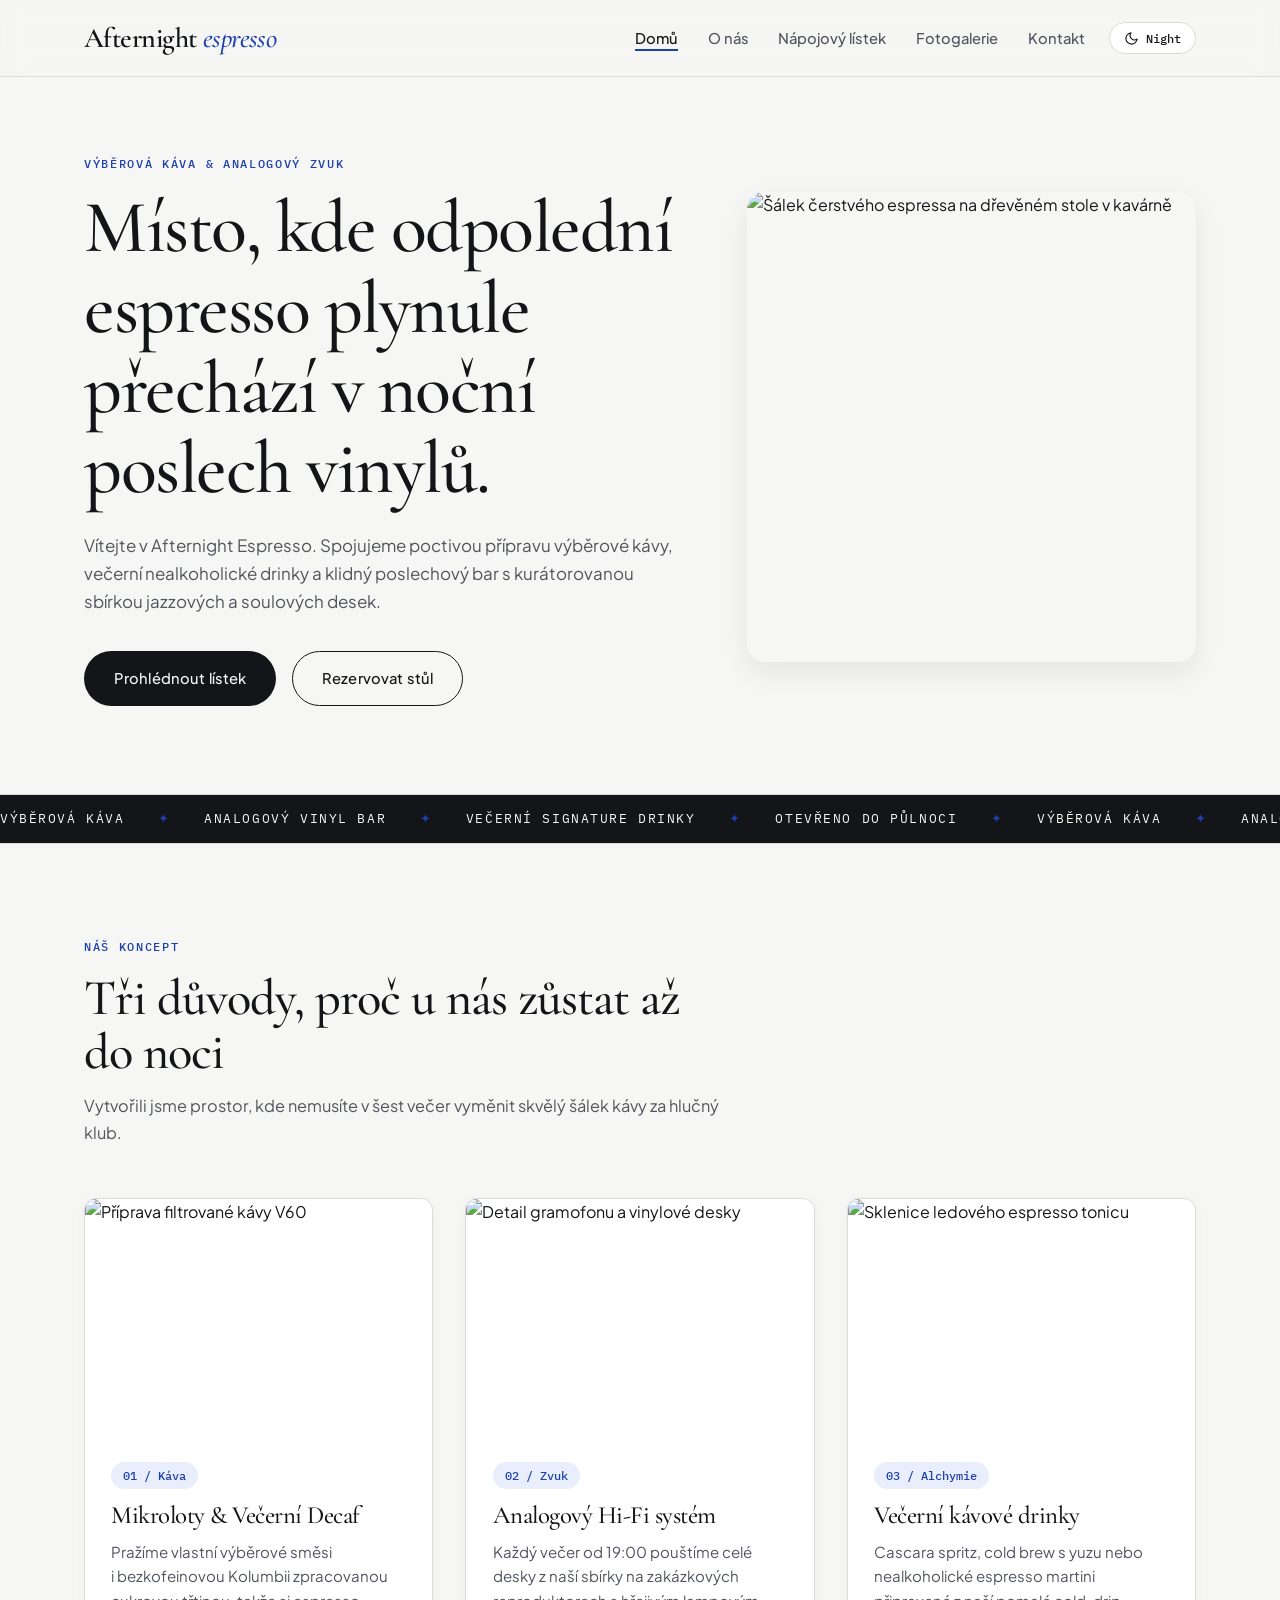
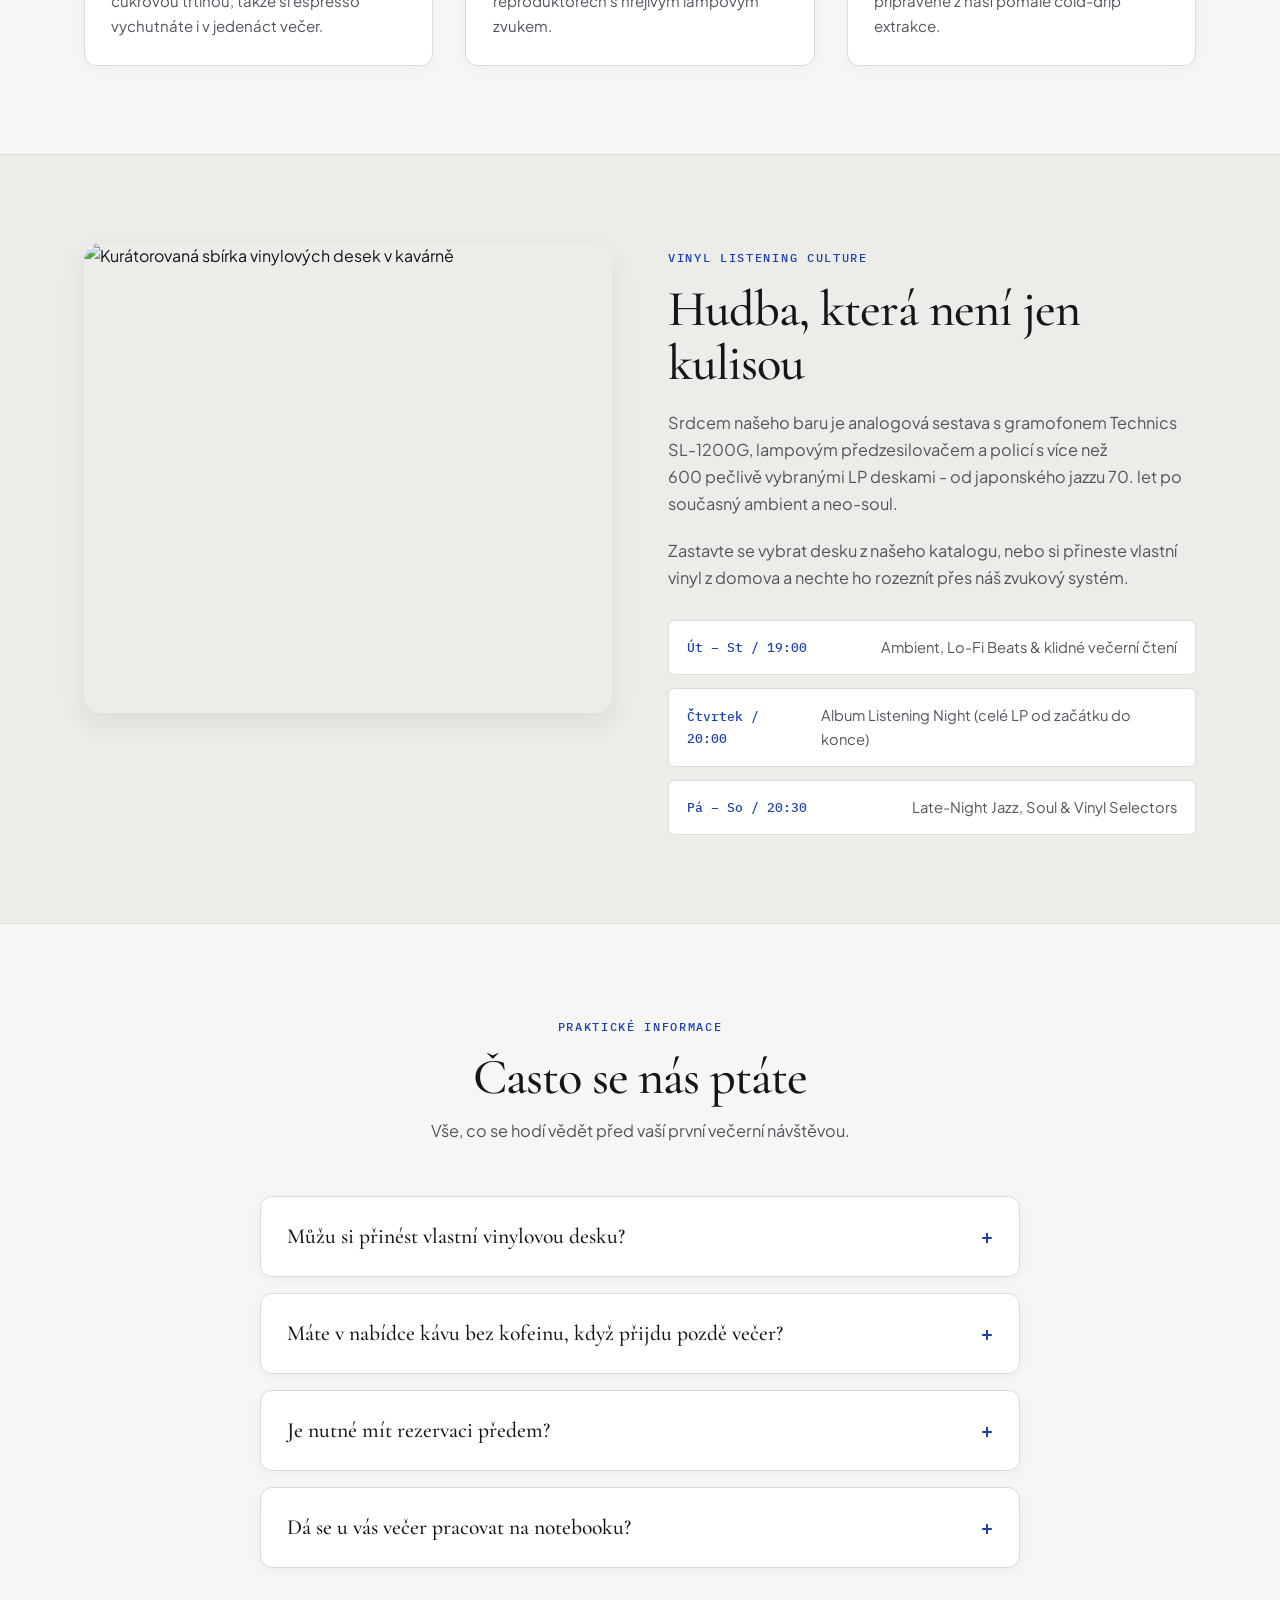
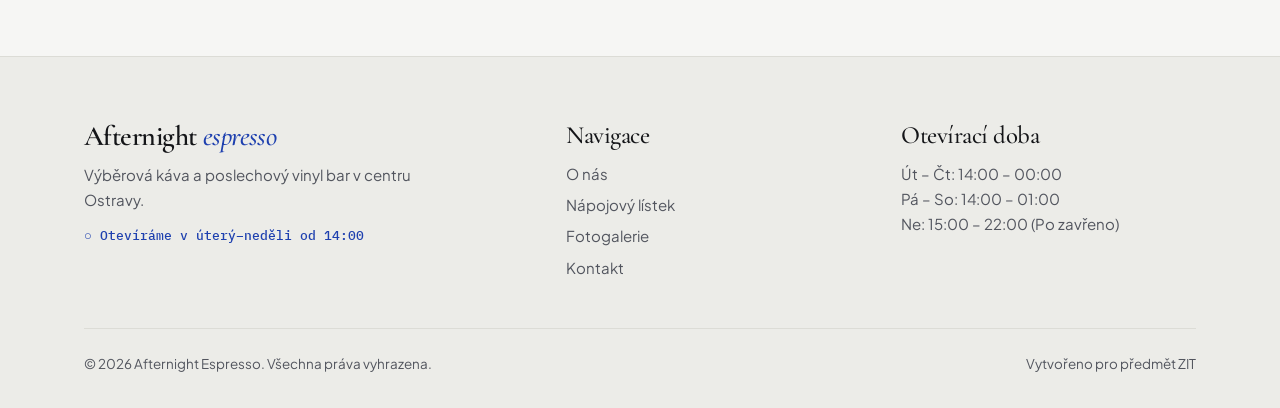
==== commit e387fe4c: "Fix HTML encoding issues in index.html" ====
--- a/index.html
+++ b/index.html
@@ -135,7 +135,7 @@
                     <h2>Hudba, která není jen kulisou</h2>
                     <p class="lead-text">
                         Srdcem našeho baru je analogová sestava s gramofonem Technics SL-1200G, lampovým předzesilovačem
-                        a policí s více než 600 pečlivě vybranými LP deskami — od japonského jazzu 70. let po současný
+                        a policí s více než 600 pečlivě vybranými LP deskami - od japonského jazzu 70. let po současný
                         ambient a neo-soul.
                     </p>
                     <p class="lead-text">
